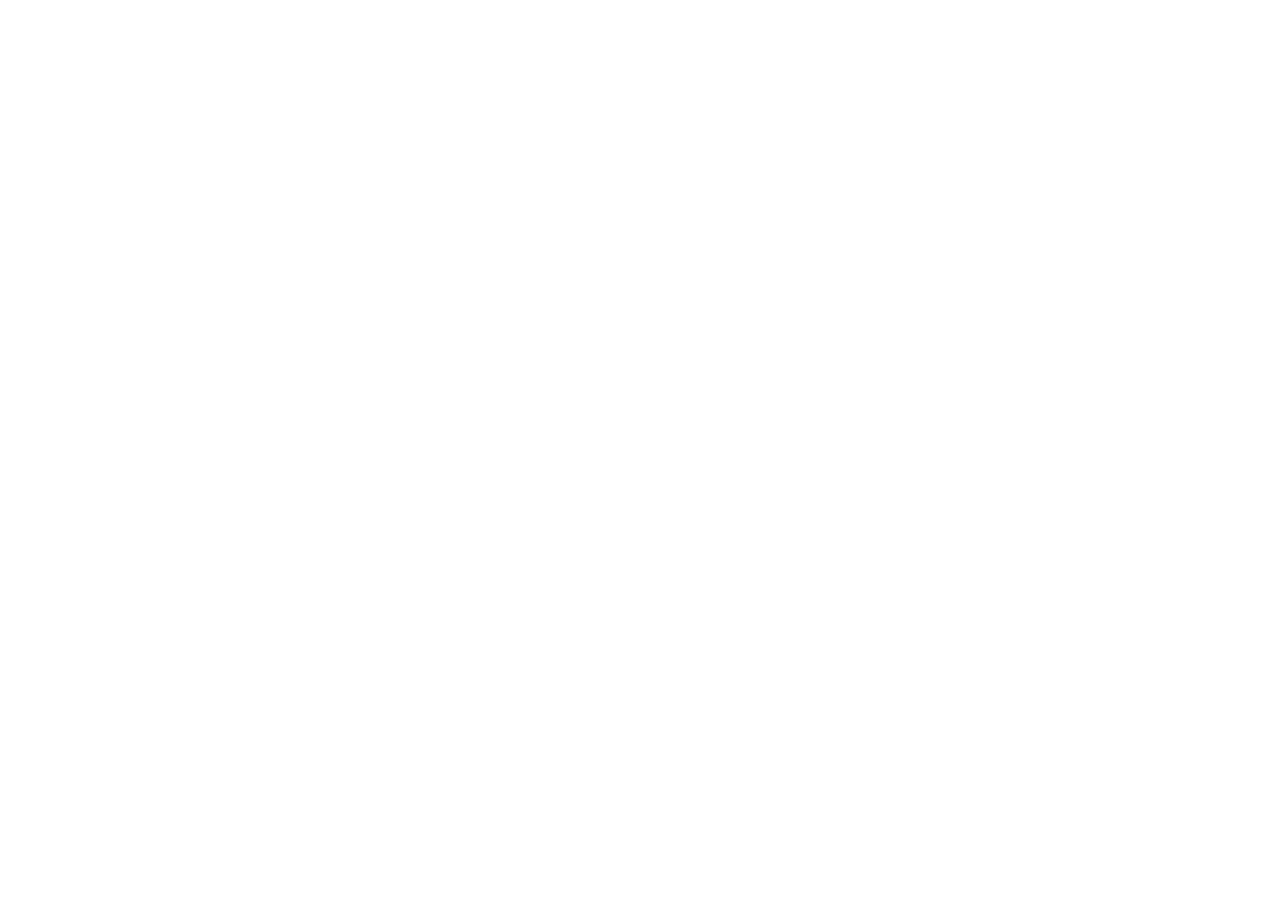
==== index.html @ ba78e53d "feat: add basic html template" ====
<!DOCTYPE html>
<html lang="en">
<head>
    <meta charset="UTF-8">
    <meta name="viewport" content="width=device-width, initial-scale=1.0">
    <title>Document</title>
</head>
<body>
    
</body>
</html>
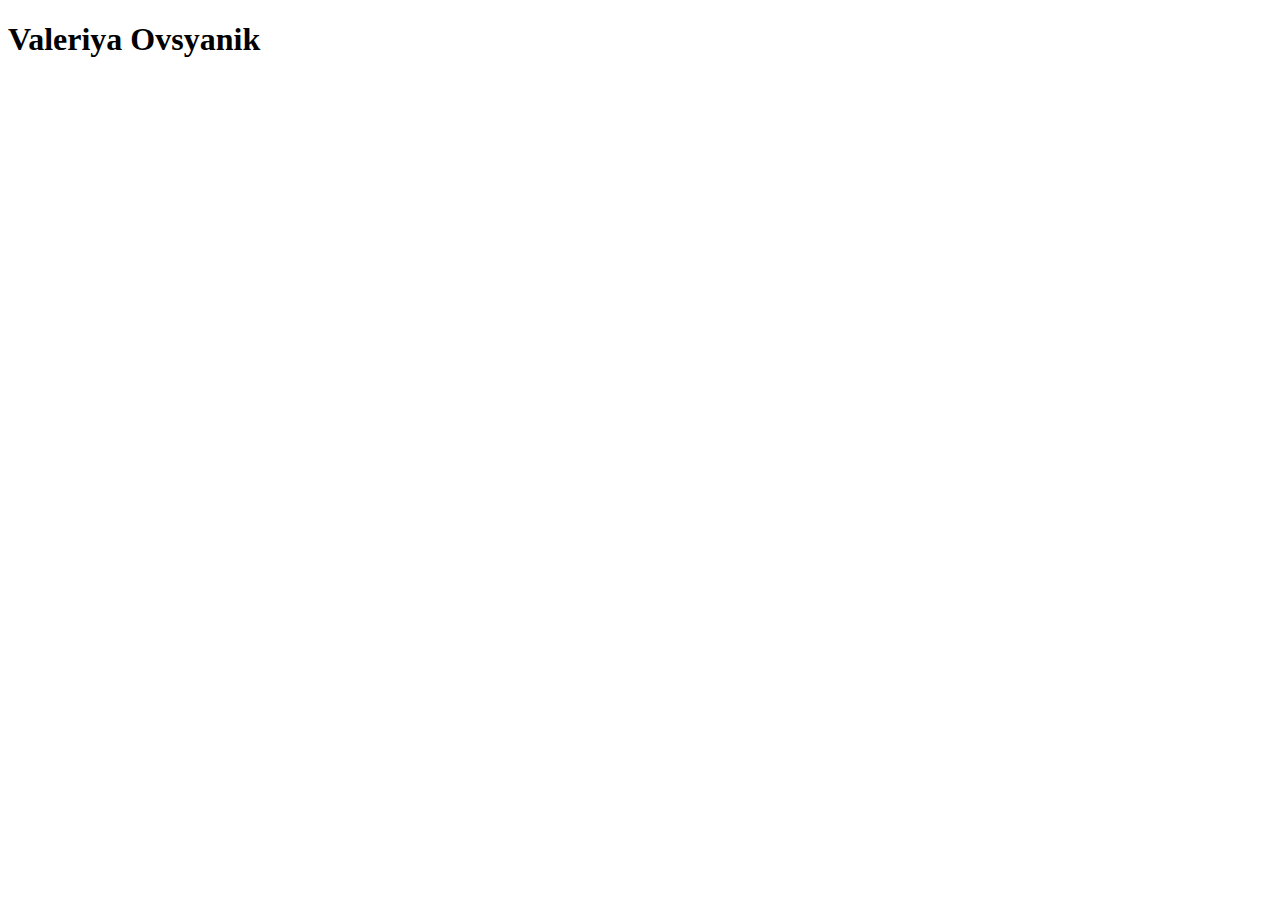
==== commit 2d87de14: "feat: add basic html template" ====
--- a/index.html
+++ b/index.html
@@ -1,11 +1,11 @@
 <!DOCTYPE html>
 <html lang="en">
 <head>
-    <meta charset="UTF-8">
-    <meta name="viewport" content="width=device-width, initial-scale=1.0">
-    <title>Document</title>
+  <meta charset="UTF-8">
+  <meta name="viewport" content="width=device-width, initial-scale=1.0">
+  <title>CV</title>
 </head>
 <body>
-    
+  <h1>Valeriya Ovsyanik</h1>
 </body>
 </html>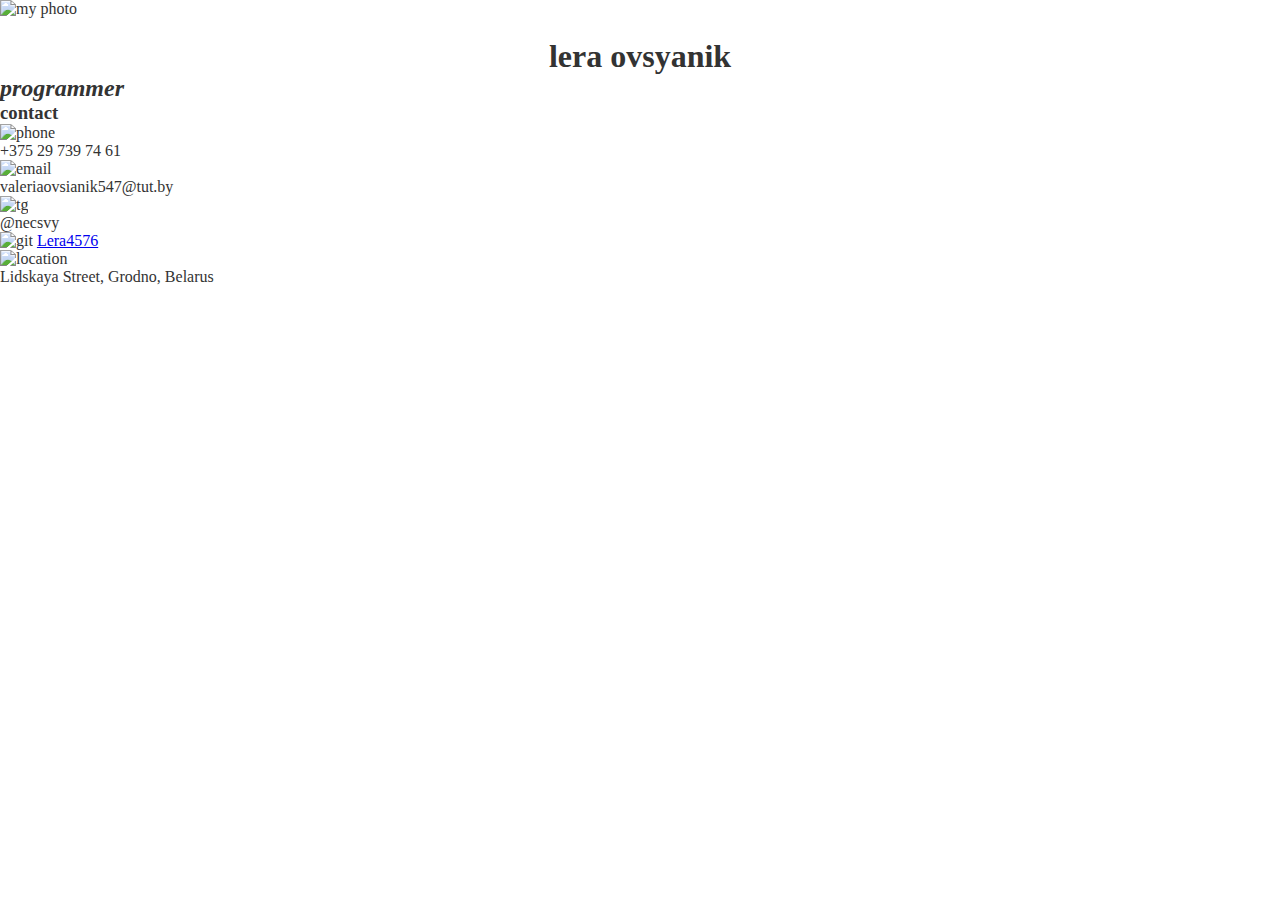
==== commit 338291e0: "docs: added a contacts section" ====
--- a/index.html
+++ b/index.html
@@ -3,9 +3,62 @@
 <head>
   <meta charset="UTF-8">
   <meta name="viewport" content="width=device-width, initial-scale=1.0">
+  <link rel="preconnect" href="https://fonts.googleapis.com">
+<link rel="preconnect" href="https://fonts.gstatic.com" crossorigin>
+<link href="https://fonts.googleapis.com/css2?family=Cinzel:wght@400..900&family=Hind+Madurai:wght@300;400;500;600;700&family=Libre+Baskerville:ital,wght@0,400;0,700;1,400&family=Raleway:ital,wght@0,100..900;1,100..900&family=Signika+Negative:wght@300..700&display=swap" rel="stylesheet">
   <title>CV</title>
+  <link rel="stylesheet" href="style.css" />
+  <!-- <link rel="icon" href="assets/favicon.ico" /> -->
 </head>
 <body>
-  <h1>Valeriya Ovsyanik</h1>
+    <div class="outer-container">
+  <!-- <header>
+    <div class="container">
+        <nav>
+            <ul>
+                <li><a href="#home">Home</a></li>
+                <li><a href="#about">About</a></li>
+                <li><a href="#skills">Skills</a></li>
+                <li><a href="#experience">Experience</a></li>
+                <li><a href="#education">Education</a></li>
+                <li><a href="#contact">Contact</a></li>
+            </ul>
+        </nav>
+    </div>
+  </header> -->
+  <main>
+    <div class="container">
+        <div class="left-hand-side">
+            <img src="image/photo.jpeg" alt="my photo" />
+            <h1>lera ovsyanik</h1>
+            <h2><i>programmer</i></h2>
+            <section class="contact" id="contact">
+            <div id="contact"><h3>contact</h3></div>
+            <div class="phone">
+                <img src="image/phone.webp" alt="phone">
+                <p>+375 29 739 74 61</p>
+            </div>
+            <div class="email">
+                <img src="image/email.png" alt="email">
+                <p>valeriaovsianik547@tut.by</p>
+            </div>
+            <div class="tg">
+                <img src="image/tg.png" alt="tg">
+                <p>@necsvy</p>
+            </div>
+            <div class="git">
+                <img src="image/giitHub.png" alt="git">
+                <a href="https://github.com/Lera4576" target="_blank">Lera4576</a>
+            </div>
+            <div class="location">
+                <img src="image/adres.webp" alt="location">
+                <p>Lidskaya Street, Grodno, Belarus</p>
+            </div>
+        
+        </section>
+        </div>
+    </div>
+  </main>
+</div>
 </body>
 </html>--- a/style.css
+++ b/style.css
@@ -0,0 +1,15 @@
+* {
+    box-sizing: border-box;
+    margin: 0;
+    padding: 0;
+  }
+  
+  body {
+    font-size: 16px;
+    color: #333;
+  }
+  
+  h1 {
+    text-align: center;
+    margin-top: 20px;
+  }
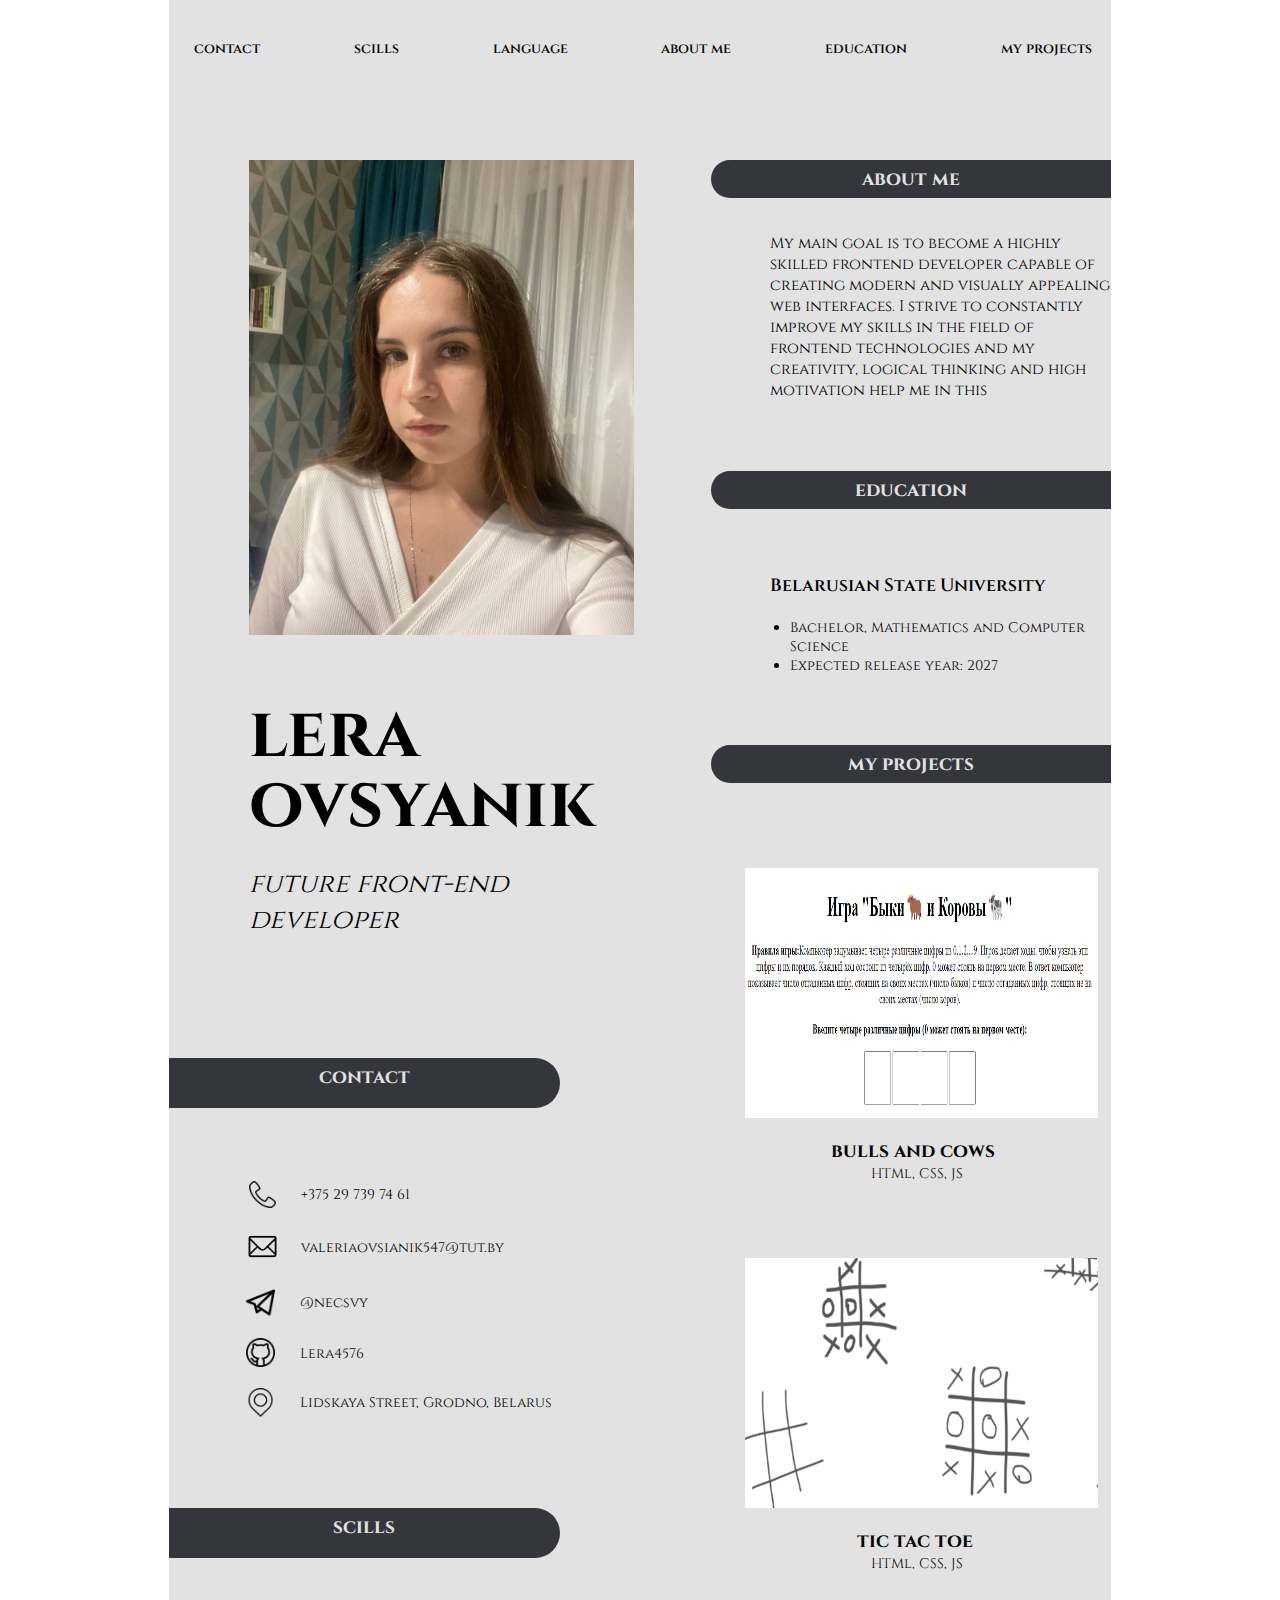
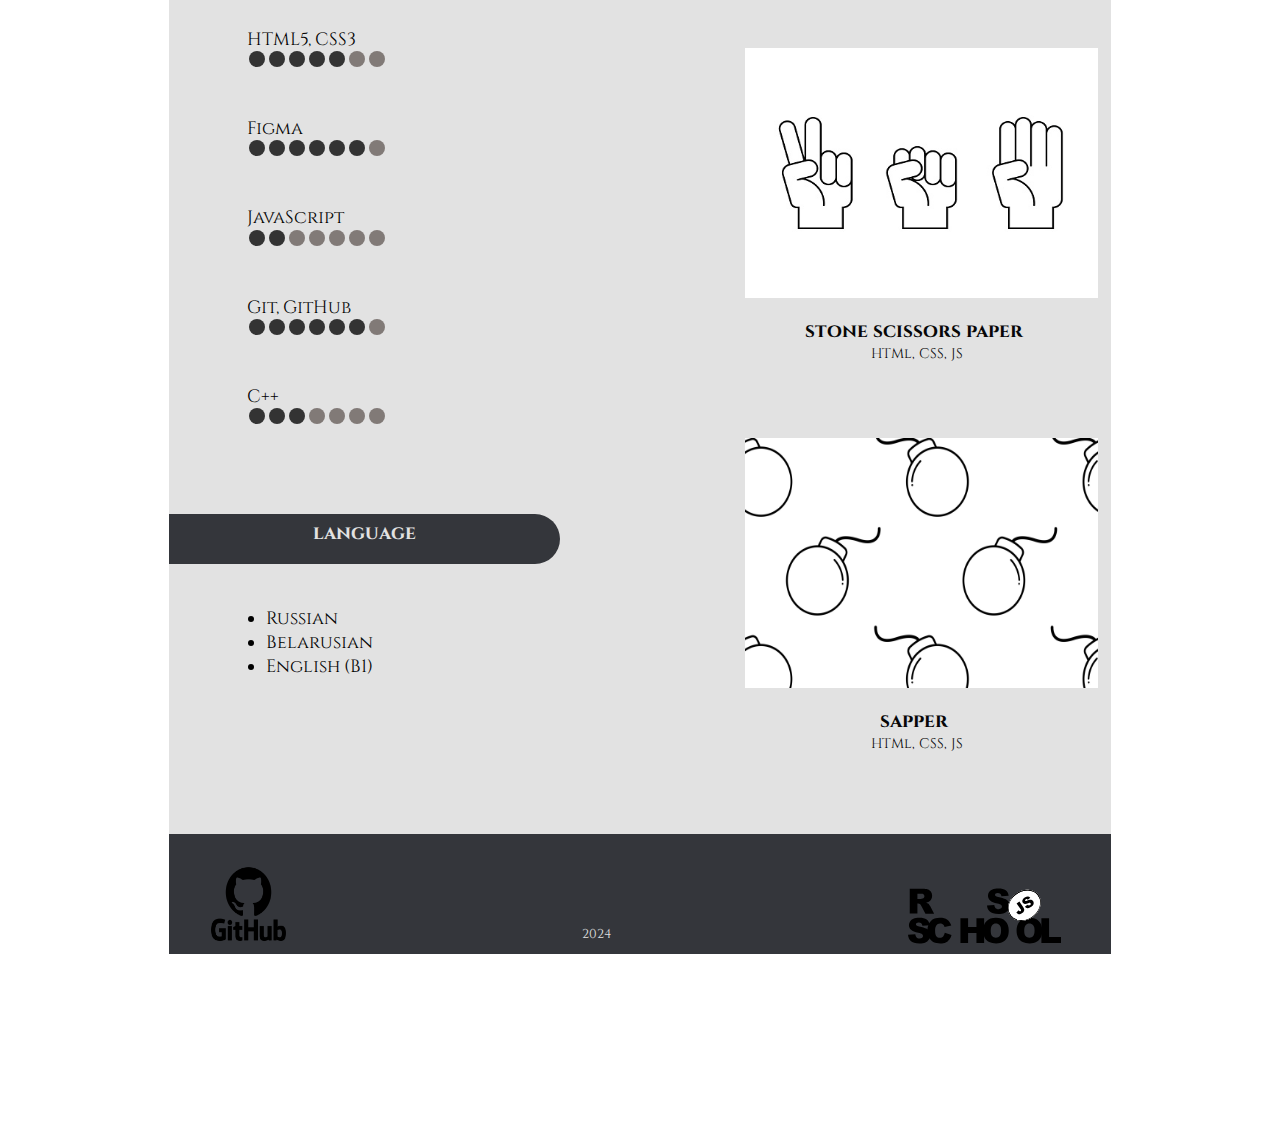
==== commit bc82a2fe: "docs:finish progect" ====
--- a/index.html
+++ b/index.html
@@ -4,61 +4,279 @@
   <meta charset="UTF-8">
   <meta name="viewport" content="width=device-width, initial-scale=1.0">
   <link rel="preconnect" href="https://fonts.googleapis.com">
-<link rel="preconnect" href="https://fonts.gstatic.com" crossorigin>
-<link href="https://fonts.googleapis.com/css2?family=Cinzel:wght@400..900&family=Hind+Madurai:wght@300;400;500;600;700&family=Libre+Baskerville:ital,wght@0,400;0,700;1,400&family=Raleway:ital,wght@0,100..900;1,100..900&family=Signika+Negative:wght@300..700&display=swap" rel="stylesheet">
+  <link rel="preconnect" href="https://fonts.gstatic.com" crossorigin>
+  <link href="https://fonts.googleapis.com/css2?family=Cinzel:wght@400..900&family=Hind+Madurai:wght@300;400;500;600;700&family=Libre+Baskerville:ital,wght@0,400;0,700;1,400&family=Raleway:ital,wght@0,100..900;1,100..900&family=Signika+Negative:wght@300..700&display=swap" rel="stylesheet">
   <title>CV</title>
-  <link rel="stylesheet" href="style.css" />
-  <!-- <link rel="icon" href="assets/favicon.ico" /> -->
+  <link rel="stylesheet" href="style.css">
+  <link rel="icon" href="image/cv.png">
 </head>
 <body>
     <div class="outer-container">
-  <!-- <header>
+    <header>
     <div class="container">
         <nav>
-            <ul>
-                <li><a href="#home">Home</a></li>
-                <li><a href="#about">About</a></li>
-                <li><a href="#skills">Skills</a></li>
-                <li><a href="#experience">Experience</a></li>
-                <li><a href="#education">Education</a></li>
-                <li><a href="#contact">Contact</a></li>
+            <ul class="header-nav">
+                <li><a href="#contact">contact</a></li>
+                <li><a href="#scills">scills</a></li>
+                <li><a href="#language">language</a></li>
+                <li><a href="#aboutMe">about me</a></li>
+                <li><a href="#education">education</a></li>
+                <li><a href="#myProjects">my projects</a></li>
             </ul>
         </nav>
     </div>
-  </header> -->
+  </header>
   <main>
     <div class="container">
         <div class="left-hand-side">
-            <img src="image/photo.jpeg" alt="my photo" />
+            <img src="image/photo.jpg" alt="my photo" >
             <h1>lera ovsyanik</h1>
-            <h2><i>programmer</i></h2>
-            <section class="contact" id="contact">
-            <div id="contact"><h3>contact</h3></div>
-            <div class="phone">
-                <img src="image/phone.webp" alt="phone">
-                <p>+375 29 739 74 61</p>
-            </div>
-            <div class="email">
-                <img src="image/email.png" alt="email">
-                <p>valeriaovsianik547@tut.by</p>
-            </div>
-            <div class="tg">
-                <img src="image/tg.png" alt="tg">
-                <p>@necsvy</p>
-            </div>
-            <div class="git">
-                <img src="image/giitHub.png" alt="git">
-                <a href="https://github.com/Lera4576" target="_blank">Lera4576</a>
-            </div>
-            <div class="location">
-                <img src="image/adres.webp" alt="location">
-                <p>Lidskaya Street, Grodno, Belarus</p>
-            </div>
-        
-        </section>
+            <h2><i>future front-end developer</i></h2>
+            <section class="contact" id="adress">
+                <div id="contact">
+                  <h3>contact</h3>
+                </div>
+                <ul>
+                  <li>
+                    <div class="phone">
+                      <img src="image/phone.webp" alt="phone">
+                      <p>+375 29 739 74 61</p>
+                    </div>
+                  </li>
+                  <li>
+                    <div class="email">
+                      <img src="image/email.png" alt="email">
+                      <p>valeriaovsianik547@tut.by</p>
+                    </div>
+                  </li>
+                  <li>
+                    <div class="tg">
+                      <img src="image/tg.png" alt="tg">
+                      <p>@necsvy</p>
+                    </div>
+                  </li>
+                  <li>
+                    <div class="git">
+                      <img src="image/giitHub.png" alt="git">
+                      <a href="https://github.com/Lera4576" target="_blank">Lera4576</a>
+                    </div>
+                  </li>
+                  <li>
+                    <div class="location">
+                      <img src="image/adres.webp" alt="location">
+                      <p>Lidskaya Street, Grodno, Belarus</p>
+                    </div>
+                  </li>
+                </ul>
+              </section>
+            <section class="scills" id="ability">
+                <div id="scills"><h3>scills</h3></div>
+                <ul>
+                    <li>
+                <p class="html">HTML5, CSS3</p>
+                <div class="scillshtml">
+                    <svg width="16" height="16">
+                        <circle cx="8" cy="8" r="8" fill="#333" />
+                      </svg>
+                      <svg width="16" height="16">
+                        <circle cx="8" cy="8" r="8" fill="#333" />
+                      </svg>
+                      <svg width="16" height="16">
+                        <circle cx="8" cy="8" r="8" fill="#333" />
+                      </svg>
+                      <svg width="16" height="16">
+                        <circle cx="8" cy="8" r="8" fill="#333" />
+                      </svg>
+                      <svg width="16" height="16">
+                        <circle cx="8" cy="8" r="8" fill="#333" />
+                      </svg>
+                      <svg width="16" height="16">
+                        <circle cx="8" cy="8" r="8" fill="#817a77" />
+                      </svg>
+                      <svg width="16" height="16">
+                        <circle cx="8" cy="8" r="8" fill="#817a77" />
+                      </svg>
+                </div>
+            </li>
+            <li>
+                <p class="figma">Figma</p>
+                <div class="scillsfigma">
+                    <svg width="16" height="16">
+                        <circle cx="8" cy="8" r="8" fill="#333" />
+                      </svg>
+                      <svg width="16" height="16">
+                        <circle cx="8" cy="8" r="8" fill="#333" />
+                      </svg>
+                      <svg width="16" height="16">
+                        <circle cx="8" cy="8" r="8" fill="#333" />
+                      </svg>
+                      <svg width="16" height="16">
+                        <circle cx="8" cy="8" r="8" fill="#333" />
+                      </svg>
+                      <svg width="16" height="16">
+                        <circle cx="8" cy="8" r="8" fill="#333" />
+                      </svg>
+                      <svg width="16" height="16">
+                        <circle cx="8" cy="8" r="8" fill="#333" />
+                      </svg>
+                      <svg width="16" height="16">
+                        <circle cx="8" cy="8" r="8" fill="#817a77" />
+                      </svg>
+                </div>
+            </li>
+            <li>
+                <p class="js">JavaScript</p>
+                <div class="scillsjs">
+                    <svg width="16" height="16">
+                        <circle cx="8" cy="8" r="8" fill="#333" />
+                      </svg>
+                      <svg width="16" height="16">
+                        <circle cx="8" cy="8" r="8" fill="#333" />
+                      </svg>
+                      <svg width="16" height="16">
+                        <circle cx="8" cy="8" r="8" fill="#817a77" />
+                      </svg>
+                      <svg width="16" height="16">
+                        <circle cx="8" cy="8" r="8" fill="#817a77" />
+                      </svg>
+                      <svg width="16" height="16">
+                        <circle cx="8" cy="8" r="8" fill="#817a77" />
+                      </svg>
+                      <svg width="16" height="16">
+                        <circle cx="8" cy="8" r="8" fill="#817a77" />
+                      </svg>
+                      <svg width="16" height="16">
+                        <circle cx="8" cy="8" r="8" fill="#817a77" />
+                      </svg>
+                </div>
+            </li>
+            <li>
+                <p class="github">Git, GitHub</p>
+                <div class="scillsgit">
+                    <svg width="16" height="16">
+                        <circle cx="8" cy="8" r="8" fill="#333" />
+                      </svg>
+                      <svg width="16" height="16">
+                        <circle cx="8" cy="8" r="8" fill="#333" />
+                      </svg>
+                      <svg width="16" height="16">
+                        <circle cx="8" cy="8" r="8" fill="#333" />
+                      </svg>
+                      <svg width="16" height="16">
+                        <circle cx="8" cy="8" r="8" fill="#333" />
+                      </svg>
+                      <svg width="16" height="16">
+                        <circle cx="8" cy="8" r="8" fill="#333" />
+                      </svg>
+                      <svg width="16" height="16">
+                        <circle cx="8" cy="8" r="8" fill="#333" />
+                      </svg>
+                      <svg width="16" height="16">
+                        <circle cx="8" cy="8" r="8" fill="#817a77" />
+                      </svg>
+                </div>
+            </li>
+            <li>
+                <p class="cpp">C++</p>
+                <div class="scillscpp">
+                    <svg width="16" height="16">
+                        <circle cx="8" cy="8" r="8" fill="#333" />
+                      </svg>
+                      <svg width="16" height="16">
+                        <circle cx="8" cy="8" r="8" fill="#333" />
+                      </svg>
+                      <svg width="16" height="16">
+                        <circle cx="8" cy="8" r="8" fill="#333" />
+                      </svg>
+                      <svg width="16" height="16">
+                        <circle cx="8" cy="8" r="8" fill="#817a77" />
+                      </svg>
+                      <svg width="16" height="16">
+                        <circle cx="8" cy="8" r="8" fill="#817a77" />
+                      </svg>
+                      <svg width="16" height="16">
+                        <circle cx="8" cy="8" r="8" fill="#817a77" />
+                      </svg>
+                      <svg width="16" height="16">
+                        <circle cx="8" cy="8" r="8" fill="#817a77" />
+                      </svg>
+                </div>
+            </li>
+        </ul>
+            </section>
+            <section class="language" id="english">
+                <div id="language"><h3>language</h3></div>
+                <ul class="myLanguage">
+                    <li>Russian </li>
+                    <li>Belarusian</li>
+                    <li>English (B1)</li>
+                </ul>
+            </section>
+        </div>
+        <div class="right-hand-side">
+            <section class="aboutMe" id="information">
+                <div id="aboutMe"><h3>about me</h3></div>
+                <p>My main goal is to become a highly 
+                skilled frontend developer capable of 
+                creating modern and visually appealing 
+                web interfaces. I strive to constantly 
+                improve my skills in the field of frontend 
+                technologies and my creativity, logical 
+                thinking and high motivation help me in this</p>
+            </section>
+            <section class="education" id="myEducation">
+                <div id="education"><h3>education</h3></div>
+                <p>Belarusian State University</p>
+                <ul class="university">
+                    <li>Bachelor, Mathematics and Computer Science</li>
+                    <li>Expected release year: 2027</li>
+                  </ul>
+            </section>
+            <section class="projects" id="projects">
+                <div id="myProjects"><h3>my projects</h3></div> 
+                <div class="projects">
+                    <div class="bullsAndCows">
+                        <a  class="work-link" href="progects/BullsAndCows">
+                        <img src="image/bullsAndCows.png" alt="BullsAndCows">
+                        <h2>bulls and cows</h2>
+                        <p>HTMl, CSS, JS</p>
+                    </a>
+                    </div>
+                    <div class="ticTac">
+                        <a  class="work-link" href="progects/ticTac">
+                        <img src="image/tictac.png" alt="tictac">
+                        <h2>tic tac toe</h2>
+                        <p>HTMl, CSS, JS</p>
+                    </a>
+                    </div>
+                    <div class="stoneScissorsPaper">
+                        <a  class="work-link" href="progects/stoneScissorsPaper">
+                        <img src="image/stoneScissorsPaper.jpg" alt="stoneScissorsPaper">
+                        <h2>stone scissors paper</h2>
+                        <p>HTMl, CSS, JS</p>
+                    </a>
+                    </div>
+                    <div class="sapper">
+                        <a  class="work-link" href="progects/Sapper">
+                        <img src="image/sapper.jpg" alt="sapper">
+                        <h2>sapper</h2>
+                        <p>HTMl, CSS, JS</p>
+                    </a>
+                    </div>
+                </div> 
+            </section>
         </div>
     </div>
   </main>
+  <footer>
+    <a class="github" href="https://github.com/Lera4576">
+      <img class="github-image" src="image/git.png" alt="github" width="123" height="76" >
+    </a>
+    <p>2024</p>
+    <a href="https://rs.school/courses/javascript-ru">
+      <img class="rsschool-image" src="image/rs-school-logo.svg" alt="rsschool" width="153" height="106">
+    </a>
+  </footer>
 </div>
 </body>
 </html>--- a/style.css
+++ b/style.css
@@ -5,11 +5,471 @@
   }
   
   body {
-    font-size: 16px;
-    color: #333;
-  }
-  
-  h1 {
+    display: flex;
+    justify-content: center;
+    align-items: center;
+    font-family: "Cinzel", serif;
+    font-size: 4.27vw;
+  }
+
+  .header-nav {
+    justify-content: center;
+    width: 98%;
+    height: 80px;
+    list-style-type: none;
+    display: flex;
+    justify-content: space-between; 
+    
+  }
+  
+  .header-nav li {
+    margin: 0;
+    margin-top: 0;
+  }
+  
+  .header-nav li a {
+    font-weight: 600; 
+    font-size: 1.1vw;
+    margin-top: -30px;
+  }
+
+  .outer-container {
+    max-width: 73.6%;
+    width: 90%;
+    background-color: #e2e2e2;
+    margin-left: 0px;
+  }
+
+  .container{
+    max-width: 100%;
+    width: 100%;
+  }
+
+  .left-hand-side{
+    width: 50%;
+    float: left;
+    background-color: #e2e2e2;
+    margin-left: 0px;
+  }
+
+  .left-hand-side img{
+    width: 385px;
+    height: 475px;
+    margin-left: 80px;
+    margin-top: 80px;
+  }
+
+  .left-hand-side h1{
+    margin-left: 80px;
+    font-size: 5.5vw;
+    color: black;
+    margin-top: 45px;
+    line-height: 1;
+  }
+
+  .left-hand-side h2{
+    max-width: 70%;
+    margin-left: 80px;
+    font-size: 2.1vw;
+    color: black;
+    margin-top: 25px;
+    font-weight: 300; 
+  }
+
+  .contact ul {
+  list-style-type: none;
+}
+
+  h3 {
+    width: 83%;
+    height: 50px;
+    background-color: #34363b;
+    font-size: 1.5vw;
     text-align: center;
+    padding: 6px 9px;
+    border-radius: 0px 50px 50px 0px;
+    margin: 10px auto;
+    margin-left: 0px;
+    color: #e2e2e2;
+    margin-top: 120px;
+  }
+ 
+  .phone{
+    max-height: 70px;
+    display: flex;
+    align-items: center;
+  }
+
+  .phone img{
+    width: 27px;
+    height: 27px;
+    margin-bottom: 82px;
+    margin-left: 80px;
+    margin-top: 165px;
+  }
+  
+  .phone p{
+    font-size: 1.1vw;
+    margin-left: 25px;
+    margin-top: 83px
+  }
+
+  .email{
+    max-height: 50px;
+    display: flex;
+    align-items: center;
+  }
+
+  .email img{
+    width: 41px;
+    height: 41px;
+    margin-bottom: 82px;
+    margin-left: 73px;
+    margin-top: 150px;
+  }
+  
+  .email p{
+    font-size: 1.1vw;
+    margin-left: 18px;
+    margin-top: 70px;
+  }
+
+  .tg{
+    max-height: 50px;
+    display: flex;
+    align-items: center;
+    justify-content: start;
+  }
+
+  .tg img{
+    width: 29px;
+    height: 29px;
+    margin-left: 77px;
+
+  }
+  
+  .tg p{
+    font-size: 1.1vw;
+    margin-top: 79px;
+    margin-left: 25px;
+  }
+  
+  .git{
+    max-height: 50px;
+    display: flex;
+    align-items: center;
+    justify-content: start;
+  }
+
+  .git img{
+    width: 29px;
+    height: 29px;
+    margin-left: 77px;
+  }
+
+  .scills ul {
+    list-style-type: none;
+  }
+  
+  a {
+    color: rgb(7, 7, 7);
+    text-decoration: none;
+    font-size: 1.1vw;
+    margin-top: 81px;
+    margin-left: 25px;
+  }
+  
+  a:hover {
+    color: darkblue;
+  }
+
+  .location{
+    max-height: 50px;
+    display: flex;
+    align-items: center;
+    justify-content: start;
+  }
+
+  .location img{
+    width: 29px;
+    height: 29px;
+    margin-left: 77px;
+
+  }
+  
+  .location p{
+    font-size: 1.1vw;
+    margin-top: 79px;
+    margin-left: 25px;
+  }
+
+  .html{
+    margin-top: 70px;
+    font-size: 1.4vw;
+    margin-left: 78px;
+  }
+
+  .figma{
+    margin-top: 30px;
+    font-size: 1.4vw;
+    margin-left: 78px;
+  }
+
+  .js{
+    margin-top: 30px;
+    font-size: 1.4vw;
+    margin-left: 78px;
+  }
+
+  .github{
+    margin-top: 30px;
+    font-size: 1.4vw;
+    margin-left: 78px;
+  }
+
+  .cpp{
+    margin-top: 30px;
+    font-size: 1.4vw;
+    margin-left: 78px;
+  }
+
+  .scillshtml{
+    margin-top: -8%;
+    margin-left: 80px; 
+  }
+
+  .scillshtml svg {
+    margin-right: -10px; 
+  }
+
+  .scillsfigma{
+    margin-top: -8%;
+    margin-left: 80px;
+  }
+
+  .scillsfigma svg{
+    margin-right: -10px;
+  }
+
+  .scillsjs{
+    margin-top: -8%;
+    margin-left: 80px;
+  }
+
+  .scillsjs svg{
+    margin-right: -10px;
+  }
+
+  .scillsgit{
+    margin-top: -8%;
+    margin-left: 80px;
+  }
+
+  .scillsgit svg{
+    margin-right: -10px;
+  }
+
+  .scillscpp{
+    margin-top: -8%;
+    margin-left: 80px;
+  }
+
+  .scillscpp svg{
+    margin-right: -10px;
+  }
+
+  .language h3{
+    width: 83%;
+    height: 50px;
+    background-color: #34363b;
+    font-size: 1.5vw;
+    text-align: center;
+    padding: 6px 9px;
+    border-radius: 0px 50px 50px 0px;
+    margin: 10px auto;
+    margin-left: 0px;
+    color: #e2e2e2;
+    margin-top: 70px;
+  }
+
+  .myLanguage{
+    font-size: 1.4vw;
+    margin-left: 97px;
+    margin-top: 43px;
+    height: 170px;
+  }
+
+  .right-hand-side{
+    width: 50%;
+    float: left;
+    background-color: #e2e2e2;
+    margin-left: 0px;
+  }
+
+  .aboutMe h3{
+    width: 85%;
+    height: 10%;
+    background-color: #34363b;
+    font-size: 1.5vw;
+    text-align: center;
+    padding: 6px 9px;
+    border-radius: 50px 0px 0px 50px;
+    margin: 10px auto;
+    margin-left: 15%;
+    color: #e2e2e2;
+    margin-top: 80px;
+  }
+
+  .aboutMe p{
+    font-size: 1.2vw;
+    margin-left: 130px;
+    margin-top: 35px;
+  }
+
+  .education h3{
+    width: 85%;
+    height: 10%;
+    background-color: #34363b;
+    font-size: 1.5vw;
+    text-align: center;
+    padding: 6px 9px;
+    border-radius: 50px 0px 0px 50px;
+    margin: 10px auto;
+    margin-left: 15%;
+    color: #e2e2e2;
+    margin-top: 70px;
+  }
+
+  .education p{
+    margin-top: 65px;
+    margin-left: 130px;
+    font-size: 1.4vw;
+    font-weight: 600; 
+  }
+
+  .university {
+    font-size: 1.1vw;
+    margin-left: 150px;
     margin-top: 20px;
   }
+
+  .projects h3{
+    width: 85%;
+    height: 10%;
+    background-color: #34363b;
+    font-size: 1.5vw;
+    text-align: center;
+    padding: 6px 9px;
+    border-radius: 50px 0px 0px 50px;
+    margin: 10px auto;
+    margin-left: 15%;
+    color: #e2e2e2;
+    margin-top: 70px;
+  }
+
+  .bullsAndCows img{
+    width: 75%;
+    height: 250px;
+    margin-left: 17%;
+    margin-top: 75px;
+  }
+
+  .bullsAndCows h2{
+    font-size: 1.5vw;
+    margin-left: 40.5%;
+  }
+
+  .bullsAndCows p{
+    font-size: 1.1vw;
+    margin-left: 49%;
+  }
+
+  .ticTac img{
+    width: 75%;
+    height: 250px;
+    margin-left: 17%;
+    margin-top: 75px;
+  }
+
+  .ticTac h2{
+    font-size: 1.5vw;
+    margin-left: 46%;
+  }
+
+  .ticTac p{
+    font-size: 1.1vw;
+    margin-left: 49%;
+  }
+
+  .stoneScissorsPaper img{
+    width: 75%;
+    height: 250px;
+    margin-left: 17%;
+    margin-top: 75px;
+  }
+
+  .stoneScissorsPaper h2{
+    font-size: 1.5vw;
+    margin-left: 35%;
+  }
+
+  .stoneScissorsPaper p{
+    font-size: 1.1vw;
+    margin-left: 49%;
+  }
+
+  .sapper img{
+    width: 75%;
+    height: 250px;
+    margin-left: 17%;
+    margin-top: 75px;
+  }
+
+  .sapper h2{
+    font-size: 1.5vw;
+    margin-left: 51%;
+  }
+
+  .sapper p{
+    font-size: 1.1vw;
+    margin-left: 49%;
+    height: 100px;
+  }
+
+  footer {
+    max-width: 1400px;
+    width: 100%;
+    max-height: 15px;
+    background-color: #34363b;
+    display: flex;
+    padding-top: 140px;
+    padding-top: 120px;
+    justify-content: space-between;
+    align-items: center;
+    font-size: 1vw;
+    color: #e2e2e2;
+  }
+
+  footer p {
+    margin-bottom: 40px;
+    color: #e2e2e2;
+  }
+  
+  footer a {
+    text-decoration: none;
+  }
+  
+  footer .github-image {
+    margin-bottom: 130px;
+    margin-left: -60px;
+  }
+  
+  .github {
+    display: flex;
+    align-items: center;
+  }
+
+  footer .rsschool-image{
+    margin-bottom: 155px;
+    margin-right: 50px;
+  }